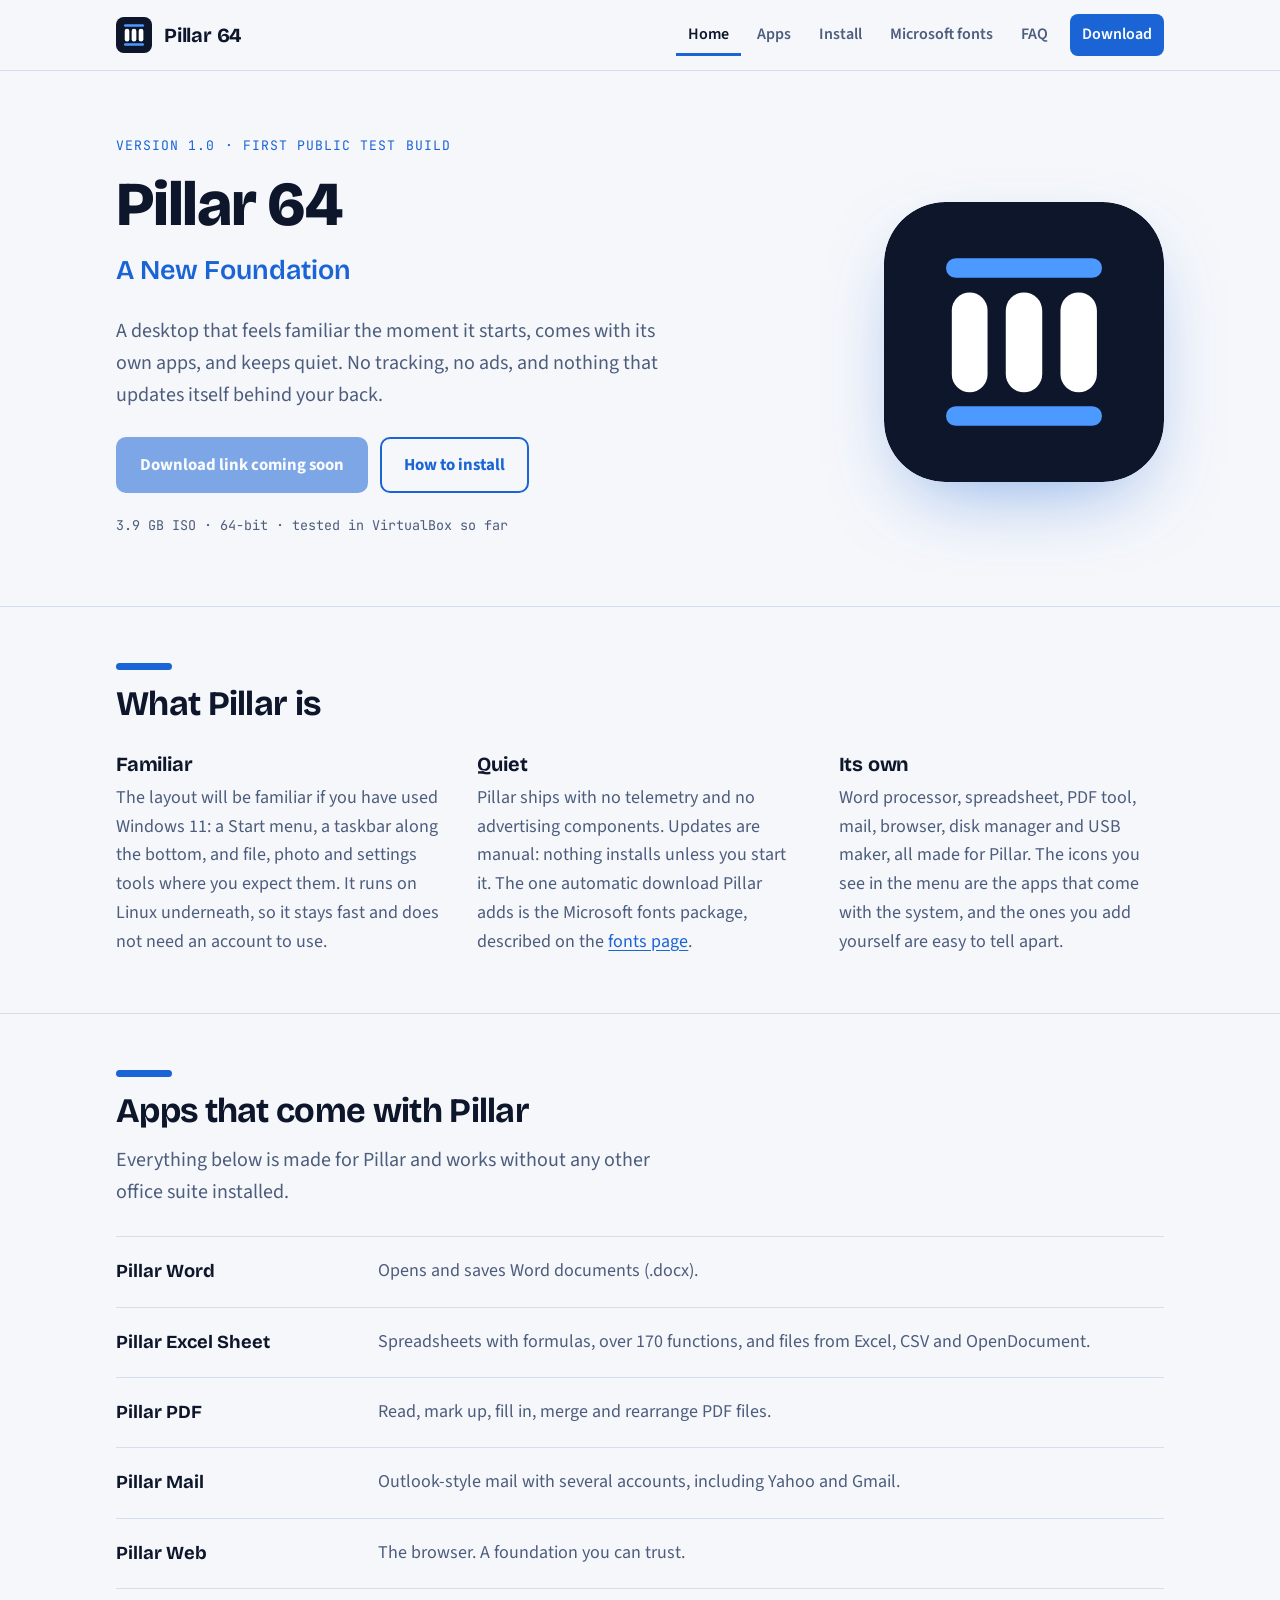
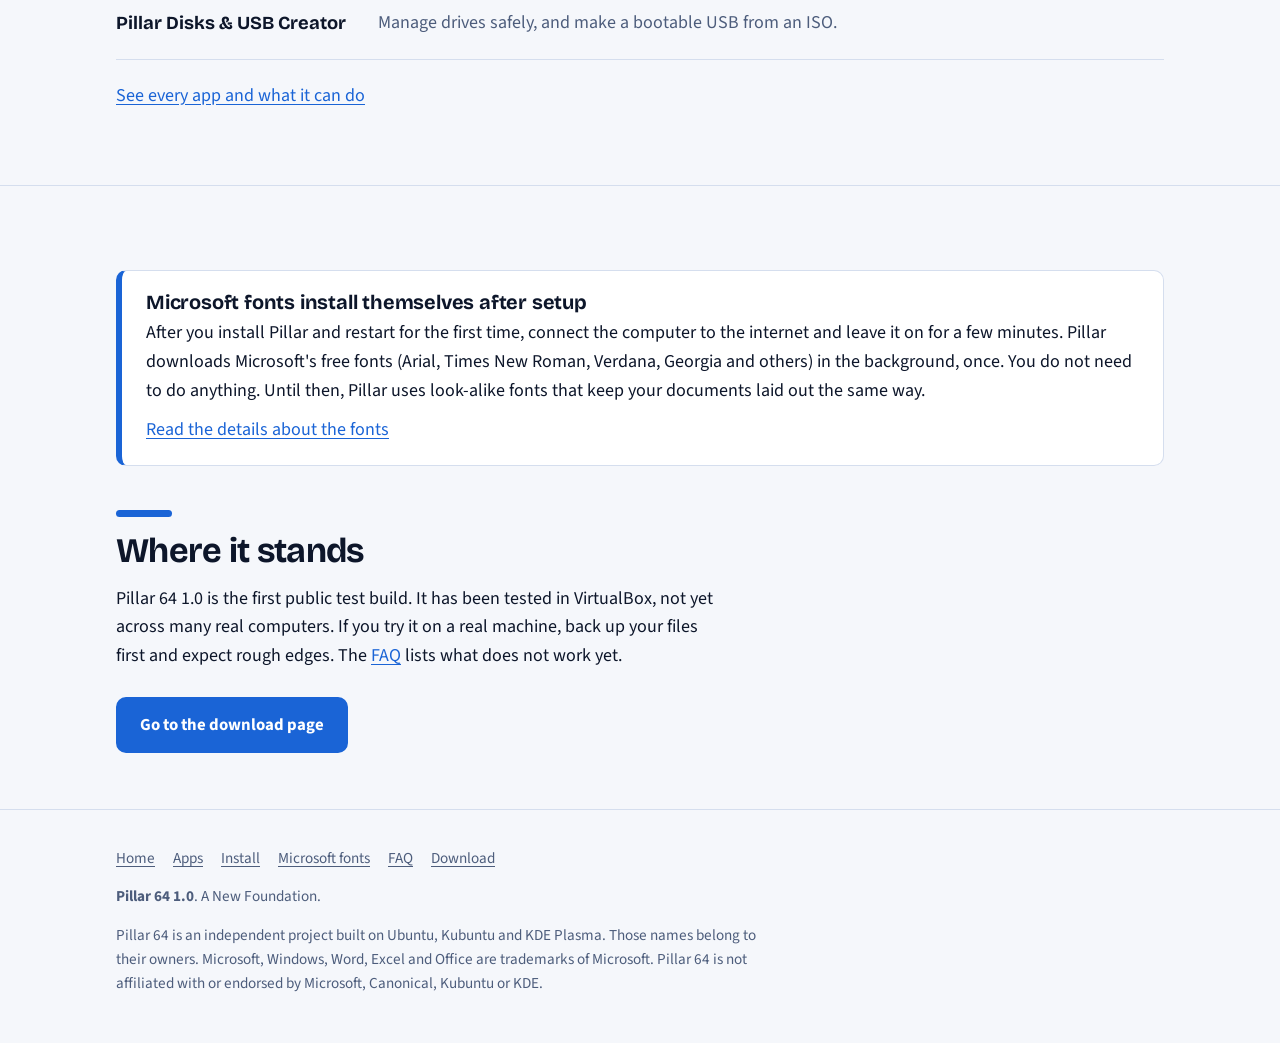
==== index.html @ bc00ce3e "Website" ====
<!doctype html><html lang="en"><head><meta charset="utf-8"><meta name="viewport" content="width=device-width,initial-scale=1"><title>Pillar 64</title><meta name="description" content="Pillar 64: a calm desktop with its own apps. A New Foundation."><link rel="icon" href="logo.svg" type="image/svg+xml"><link rel="preconnect" href="https://fonts.googleapis.com"><link rel="preconnect" href="https://fonts.gstatic.com" crossorigin><link rel="stylesheet" href="https://fonts.googleapis.com/css2?family=Bricolage+Grotesque:opsz,wght@12..96,600;12..96,700;12..96,800&family=JetBrains+Mono:wght@400;600&family=Source+Sans+3:ital,wght@0,400;0,600;0,700;1,400&display=swap"><link rel="stylesheet" href="style.css"></head><body>
<header class="site-head"><div class="wrap">
  <a class="brand" href="index.html"><img src="logo.svg" alt="" width="36" height="36"><span>Pillar 64</span></a>
  <nav class="main" aria-label="Main"><a href="index.html" aria-current="page">Home</a><a href="apps.html">Apps</a><a href="install.html">Install</a><a href="fonts.html">Microsoft fonts</a><a href="faq.html">FAQ</a><a class="cta" href="download.html">Download</a></nav>
</div></header>
<main>

<section class="hero"><div class="wrap">
  <div>
    <p class="eyebrow">Version 1.0 · first public test build</p>
    <h1>Pillar 64</h1>
    <p class="tag">A New Foundation</p>
    <p class="lede">A desktop that feels familiar the moment it starts, comes with its own apps, and keeps quiet. No tracking, no ads, and nothing that updates itself behind your back.</p>
    <div class="btns">
      <a class="btn primary" data-download data-needs-link href="download.html">Download Pillar 64</a>
      <a class="btn" href="install.html">How to install</a>
    </div>
    <p class="status">3.9 GB ISO · 64-bit · tested in VirtualBox so far</p>
  </div>
  <img class="mark" src="logo.svg" alt="The Pillar logo: three white columns between two blue bars on a dark square">
</div></section>

<section><div class="wrap">
  <h2>What Pillar is</h2>
  <div class="three">
    <div><h3>Familiar</h3><p>The layout will be familiar if you have used Windows 11: a Start menu, a taskbar along the bottom, and file, photo and settings tools where you expect them. It runs on Linux underneath, so it stays fast and does not need an account to use.</p></div>
    <div><h3>Quiet</h3><p>Pillar ships with no telemetry and no advertising components. Updates are manual: nothing installs unless you start it. The one automatic download Pillar adds is the Microsoft fonts package, described on the <a href="fonts.html">fonts page</a>.</p></div>
    <div><h3>Its own</h3><p>Word processor, spreadsheet, PDF tool, mail, browser, disk manager and USB maker, all made for Pillar. The icons you see in the menu are the apps that come with the system, and the ones you add yourself are easy to tell apart.</p></div>
  </div>
</div></section>

<section><div class="wrap">
  <h2>Apps that come with Pillar</h2>
  <p class="lede" style="margin-top:14px">Everything below is made for Pillar and works without any other office suite installed.</p>
  <dl class="rows">
    <div class="row"><dt>Pillar Word</dt><dd>Opens and saves Word documents (.docx).</dd></div>
    <div class="row"><dt>Pillar Excel Sheet</dt><dd>Spreadsheets with formulas, over 170 functions, and files from Excel, CSV and OpenDocument.</dd></div>
    <div class="row"><dt>Pillar PDF</dt><dd>Read, mark up, fill in, merge and rearrange PDF files.</dd></div>
    <div class="row"><dt>Pillar Mail</dt><dd>Outlook-style mail with several accounts, including Yahoo and Gmail.</dd></div>
    <div class="row"><dt>Pillar Web</dt><dd>The browser. A foundation you can trust.</dd></div>
    <div class="row"><dt>Pillar Disks &amp; USB Creator</dt><dd>Manage drives safely, and make a bootable USB from an ISO.</dd></div>
  </dl>
  <p style="margin-top:22px"><a href="apps.html">See every app and what it can do</a></p>
</div></section>

<section><div class="wrap">
  <div class="callout">
    <h3>Microsoft fonts install themselves after setup</h3>
    <p>After you install Pillar and restart for the first time, connect the computer to the internet and leave it on for a few minutes. Pillar downloads Microsoft's free fonts (Arial, Times New Roman, Verdana, Georgia and others) in the background, once. You do not need to do anything. Until then, Pillar uses look-alike fonts that keep your documents laid out the same way.</p>
    <p><a href="fonts.html">Read the details about the fonts</a></p>
  </div>
  <h2>Where it stands</h2>
  <p style="margin-top:14px">Pillar 64 1.0 is the first public test build. It has been tested in VirtualBox, not yet across many real computers. If you try it on a real machine, back up your files first and expect rough edges. The <a href="faq.html#limits">FAQ</a> lists what does not work yet.</p>
  <div class="btns">
    <a class="btn primary" data-download href="download.html">Go to the download page</a>
  </div>
</div></section>

</main>
<footer><div class="wrap">
  <div class="links"><a href="index.html">Home</a><a href="apps.html">Apps</a><a href="install.html">Install</a><a href="fonts.html">Microsoft fonts</a><a href="faq.html">FAQ</a><a href="download.html">Download</a><a data-repo href="#">Project on GitHub</a></div>
  <p><strong>Pillar 64 1.0</strong>. A New Foundation.</p>
  <p>Pillar 64 is an independent project built on Ubuntu, Kubuntu and KDE Plasma. Those names belong to their owners. Microsoft, Windows, Word, Excel and Office are trademarks of Microsoft. Pillar 64 is not affiliated with or endorsed by Microsoft, Canonical, Kubuntu or KDE.</p>
</div></footer>
<script src="site.js"></script>
</body></html>
---- style.css ----
/* Pillar 64 site. Layout concept: a quiet stone-and-night frieze. Rules and one blue bar (the logo's lintel) carry the structure; cards are kept for the download panel and callouts only. */
:root{
  --bg:#0b1324; --panel:#111c35; --line:#22304f; --fg:#e8edf7; --mute:#a3b0c9;
  --accent:#4c9aff; --accent-ink:#06101f; --code-bg:#08101f; --ok:#6fd3a0;
  --f-display:"Bricolage Grotesque","Segoe UI",system-ui,sans-serif;
  --f-body:"Source Sans 3","Segoe UI",system-ui,sans-serif;
  --f-mono:"JetBrains Mono",ui-monospace,Menlo,Consolas,monospace;
  color-scheme:dark;
}
@media (prefers-color-scheme:light){:root:not([data-theme="dark"]){
  --bg:#f5f7fb; --panel:#ffffff; --line:#d5deee; --fg:#0d162a; --mute:#4d5d7c;
  --accent:#1a64d6; --accent-ink:#ffffff; --code-bg:#eaeff8; --ok:#17754a; color-scheme:light}}
:root[data-theme="light"]{
  --bg:#f5f7fb; --panel:#ffffff; --line:#d5deee; --fg:#0d162a; --mute:#4d5d7c;
  --accent:#1a64d6; --accent-ink:#ffffff; --code-bg:#eaeff8; --ok:#17754a; color-scheme:light}

*{box-sizing:border-box}
html{scroll-behavior:smooth}
body{margin:0;background:var(--bg);color:var(--fg);font-family:var(--f-body);font-size:18px;line-height:1.6;-webkit-text-size-adjust:100%}
img,svg{max-width:100%}
a{color:var(--accent);text-underline-offset:3px}
a:hover{text-decoration-thickness:2px}
:focus-visible{outline:3px solid var(--accent);outline-offset:3px;border-radius:4px}
.wrap{max-width:1080px;margin:0 auto;padding-left:max(16px,env(safe-area-inset-left,0px));padding-right:max(16px,env(safe-area-inset-right,0px))}

/* header */
.site-head{border-bottom:1px solid var(--line)}
.site-head .wrap{display:flex;align-items:center;gap:20px;flex-wrap:wrap;padding-block:14px}
.brand{display:flex;align-items:center;gap:12px;color:var(--fg);text-decoration:none;font-family:var(--f-display);font-weight:700;font-size:1.25rem;letter-spacing:-.01em}
.brand img{width:36px;height:36px;display:block}
nav.main{display:flex;gap:4px;flex-wrap:wrap;margin-left:auto;align-items:center}
nav.main a{color:var(--mute);text-decoration:none;padding:8px 12px;border-radius:8px;font-size:1rem;font-weight:600}
nav.main a:hover{color:var(--fg)}
nav.main a[aria-current="page"]{color:var(--fg);box-shadow:inset 0 -3px 0 var(--accent);border-radius:0}
nav.main a.cta{background:var(--accent);color:var(--accent-ink);margin-left:6px;border-radius:8px}
nav.main a.cta:hover{filter:brightness(1.08)}

/* type */
h1,h2,h3{font-family:var(--f-display);line-height:1.12;letter-spacing:-.02em;text-wrap:balance;margin:0}
h1{font-size:clamp(2.3rem,5.6vw,3.9rem);font-weight:800}
h2{font-size:clamp(1.6rem,3.2vw,2.15rem);font-weight:700;padding-top:22px;position:relative}
h2::before{content:"";position:absolute;top:0;left:0;width:56px;height:7px;border-radius:4px;background:var(--accent)}
h3{font-size:1.25rem;font-weight:700;letter-spacing:-.01em}
p{margin:0 0 1em;max-width:68ch}
.lede{font-size:1.25rem;color:var(--mute);max-width:56ch}
.eyebrow{font-family:var(--f-mono);font-size:.82rem;letter-spacing:.08em;text-transform:uppercase;color:var(--accent);margin:0 0 14px}
.mute{color:var(--mute)}
code,.mono{font-family:var(--f-mono);font-size:.88em}
p code,li code,td code,dd code{background:var(--code-bg);padding:.1em .4em;border-radius:5px}

section{padding-block:56px}
section+section{border-top:1px solid var(--line)}
.stack>*+*{margin-top:18px}
.stack-lg>*+*{margin-top:28px}

/* hero */
.hero{padding-block:64px 56px}
.hero .wrap{display:grid;grid-template-columns:minmax(0,1fr) auto;gap:48px;align-items:center}
.hero .mark{width:min(280px,34vw);height:auto;display:block;border-radius:22%;box-shadow:0 30px 80px -30px color-mix(in srgb,var(--accent) 55%,transparent)}
.hero .tag{font-family:var(--f-display);font-size:clamp(1.3rem,2.4vw,1.7rem);color:var(--accent);font-weight:600;margin:10px 0 22px}
.btns{display:flex;gap:12px;flex-wrap:wrap;margin-top:26px}
.btn{display:inline-block;font:700 1.05rem var(--f-body);padding:14px 22px;border-radius:10px;text-decoration:none;border:2px solid var(--accent);color:var(--accent);background:transparent;cursor:pointer}
.btn:hover{background:color-mix(in srgb,var(--accent) 14%,transparent)}
.btn.primary{background:var(--accent);color:var(--accent-ink)}
.btn.primary:hover{filter:brightness(1.08);background:var(--accent)}
.btn[aria-disabled="true"]{opacity:.55;cursor:not-allowed}
.status{margin-top:22px;font-family:var(--f-mono);font-size:.84rem;color:var(--mute)}

/* grids and lists */
.three{display:grid;grid-template-columns:repeat(3,minmax(0,1fr));gap:36px;margin-top:30px}
.three h3{margin-bottom:8px}
.three p{color:var(--mute);margin:0}
.rows{margin:28px 0 0;padding:0;border-top:1px solid var(--line)}
.row{display:grid;grid-template-columns:minmax(0,230px) minmax(0,1fr);gap:8px 32px;padding:20px 0;border-bottom:1px solid var(--line)}
.row dt{font-family:var(--f-display);font-weight:700;font-size:1.15rem}
.row dd{margin:0;color:var(--mute)}
.row dd strong{color:var(--fg)}
.row dd p{margin:0 0 .5em}
.tag-small{display:inline-block;font-family:var(--f-mono);font-size:.72rem;letter-spacing:.04em;text-transform:uppercase;color:var(--accent);margin-left:8px;vertical-align:middle}

/* callout and panel */
.callout{border:1px solid var(--line);border-left:6px solid var(--accent);background:var(--panel);border-radius:10px;padding:20px 24px;margin-block:28px}
.callout h3{margin-bottom:6px}
.callout p{margin:0 0 .6em;max-width:none}
.callout p:last-child{margin:0}
.panel{background:var(--panel);border:1px solid var(--line);border-radius:14px;padding:28px}
.facts{display:grid;grid-template-columns:repeat(auto-fit,minmax(170px,1fr));gap:20px 28px;margin:0 0 26px}
.facts div{min-width:0}
.facts dt{font-family:var(--f-mono);font-size:.74rem;letter-spacing:.07em;text-transform:uppercase;color:var(--mute)}
.facts dd{margin:2px 0 0;font-weight:700;font-size:1.1rem;overflow-wrap:anywhere}

/* code */
.cmd{display:flex;align-items:stretch;background:var(--code-bg);border:1px solid var(--line);border-radius:10px;overflow:hidden;margin-block:12px}
.cmd code{flex:1;min-width:0;padding:13px 16px;font-size:.92rem;overflow-x:auto;white-space:pre;-webkit-overflow-scrolling:touch}
.copy{flex:none;background:transparent;color:var(--accent);border:0;border-left:1px solid var(--line);padding:0 16px;font:700 .9rem var(--f-body);cursor:pointer}
.copy:hover{background:color-mix(in srgb,var(--accent) 14%,transparent)}
.copy.done{color:var(--ok)}
.cmd-label{font-weight:700;margin:22px 0 0}

/* steps */
ol.steps{list-style:none;counter-reset:s;margin:26px 0 0;padding:0}
ol.steps>li{counter-increment:s;position:relative;padding:0 0 30px 64px}
ol.steps>li::before{content:counter(s);position:absolute;left:0;top:-2px;width:44px;height:44px;border-radius:12px;background:var(--panel);border:1px solid var(--line);display:grid;place-items:center;font:700 1.2rem var(--f-display);color:var(--accent)}
ol.steps>li::after{content:"";position:absolute;left:21px;top:48px;bottom:6px;width:2px;background:var(--line)}
ol.steps>li:last-child::after{display:none}
ol.steps h3{margin-bottom:6px}
ol.steps p{margin:0 0 .6em}

/* tables */
.tablewrap{overflow-x:auto;margin-top:22px;border:1px solid var(--line);border-radius:10px}
table{border-collapse:collapse;width:100%;min-width:480px}
th,td{text-align:left;padding:12px 16px;border-bottom:1px solid var(--line);vertical-align:top}
th{font-family:var(--f-mono);font-size:.74rem;letter-spacing:.07em;text-transform:uppercase;color:var(--mute);background:var(--panel)}
tr:last-child td{border-bottom:0}

/* faq */
details{border-bottom:1px solid var(--line);padding:4px 0}
details:first-of-type{border-top:1px solid var(--line)}
summary{cursor:pointer;font-family:var(--f-display);font-weight:700;font-size:1.15rem;padding:16px 28px 16px 0;list-style:none;position:relative}
summary::-webkit-details-marker{display:none}
summary::after{content:"+";position:absolute;right:4px;top:12px;font-size:1.5rem;color:var(--accent)}
details[open] summary::after{content:"\2212"}
details>div{padding:0 0 18px;color:var(--mute)}
details>div p:last-child{margin:0}
details>div strong{color:var(--fg)}

ul.plain{margin:0;padding-left:1.2em}
ul.plain li{margin-bottom:.5em;max-width:68ch}
.timeline{margin:26px 0 0;padding:0;list-style:none;border-left:2px solid var(--line)}
.timeline li{position:relative;padding:0 0 24px 28px}
.timeline li::before{content:"";position:absolute;left:-7px;top:9px;width:12px;height:12px;border-radius:50%;background:var(--accent)}
.timeline strong{display:block;font-family:var(--f-display);font-size:1.1rem}
.timeline span{color:var(--mute)}

footer{border-top:1px solid var(--line);padding-block:36px 48px;color:var(--mute);font-size:.95rem}
footer .wrap{display:grid;gap:14px}
footer p{max-width:80ch;margin:0}
footer .links{display:flex;gap:18px;flex-wrap:wrap}
footer .links a{color:var(--mute)}

@media (max-width:820px){
  body{font-size:17px}
  .hero .wrap{grid-template-columns:1fr}
  .hero .mark{width:132px;order:-1}
  .three{grid-template-columns:1fr;gap:26px}
  .row{grid-template-columns:1fr;gap:4px}
  section{padding-block:42px}
  nav.main{margin-left:0;width:100%}
  .panel{padding:20px}
}
@media (prefers-reduced-motion:reduce){html{scroll-behavior:auto}}

.callout+h2,.callout+div>h2{margin-top:44px}
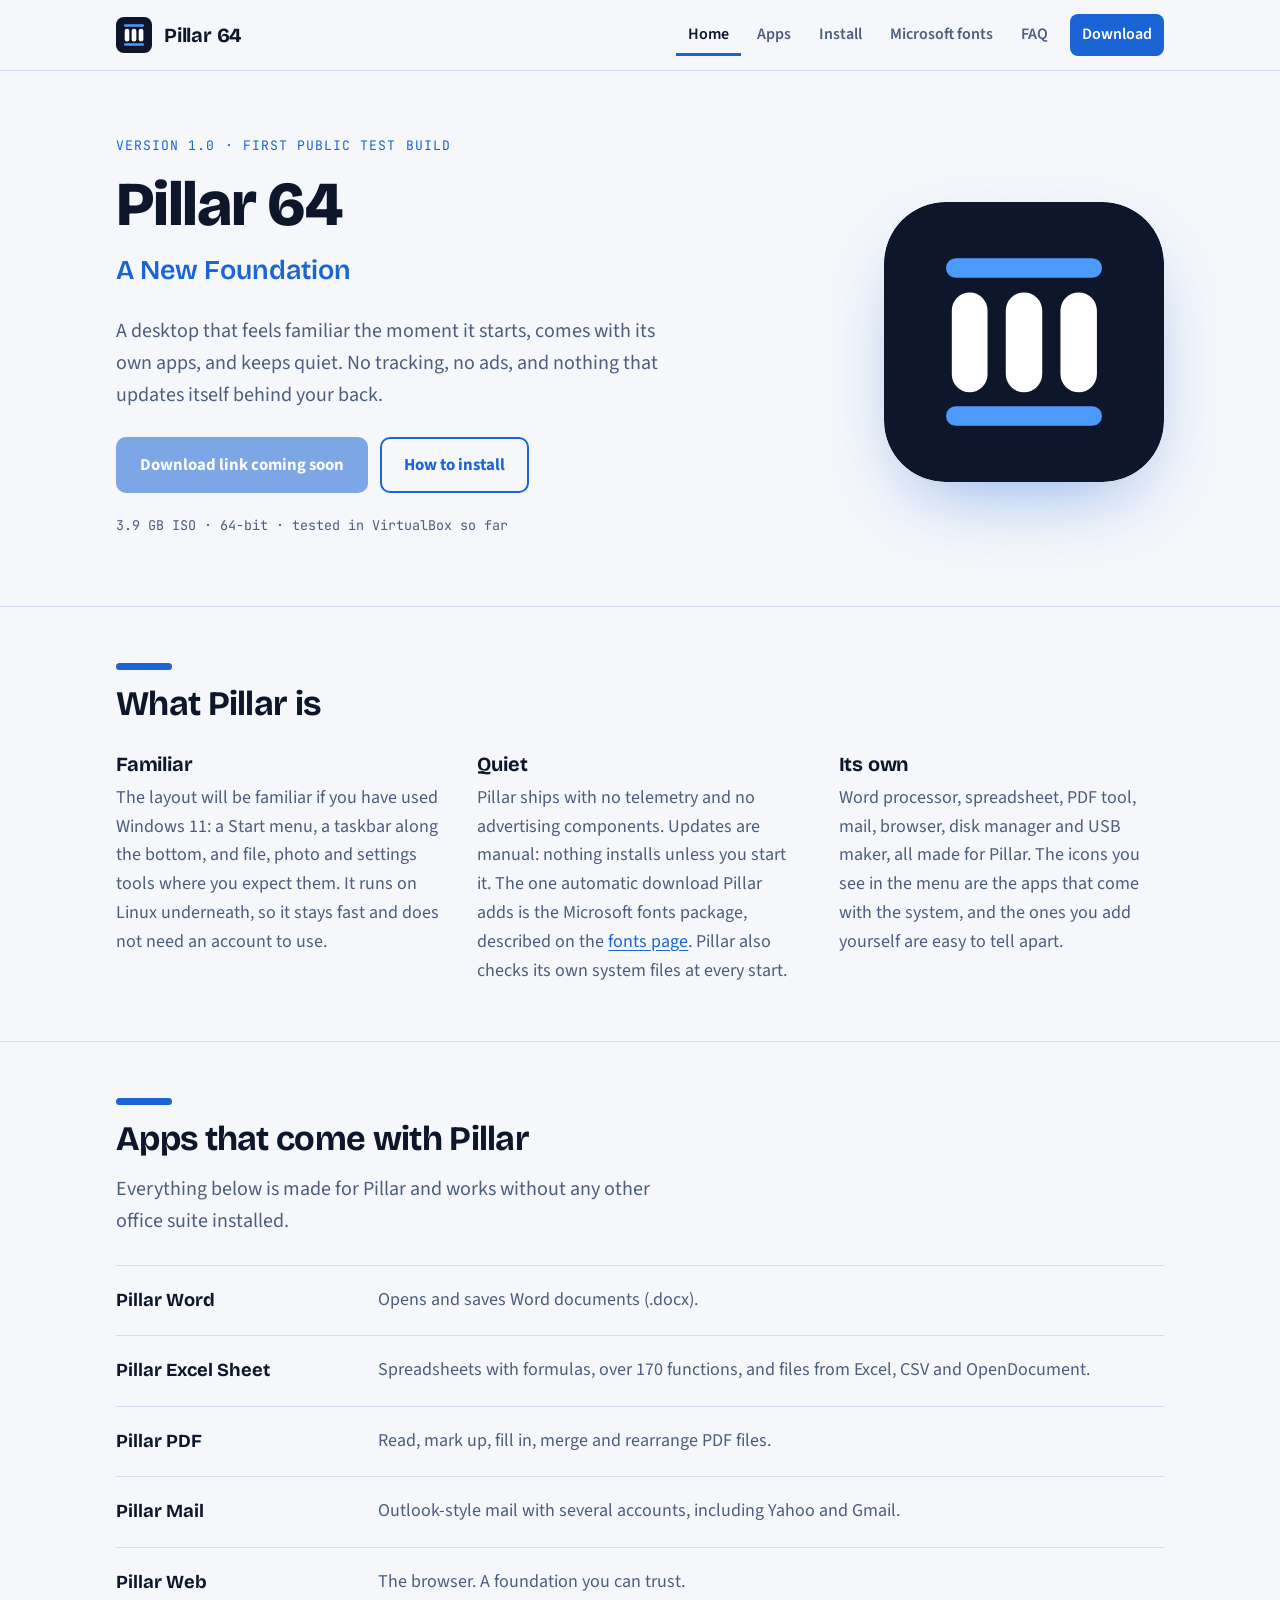
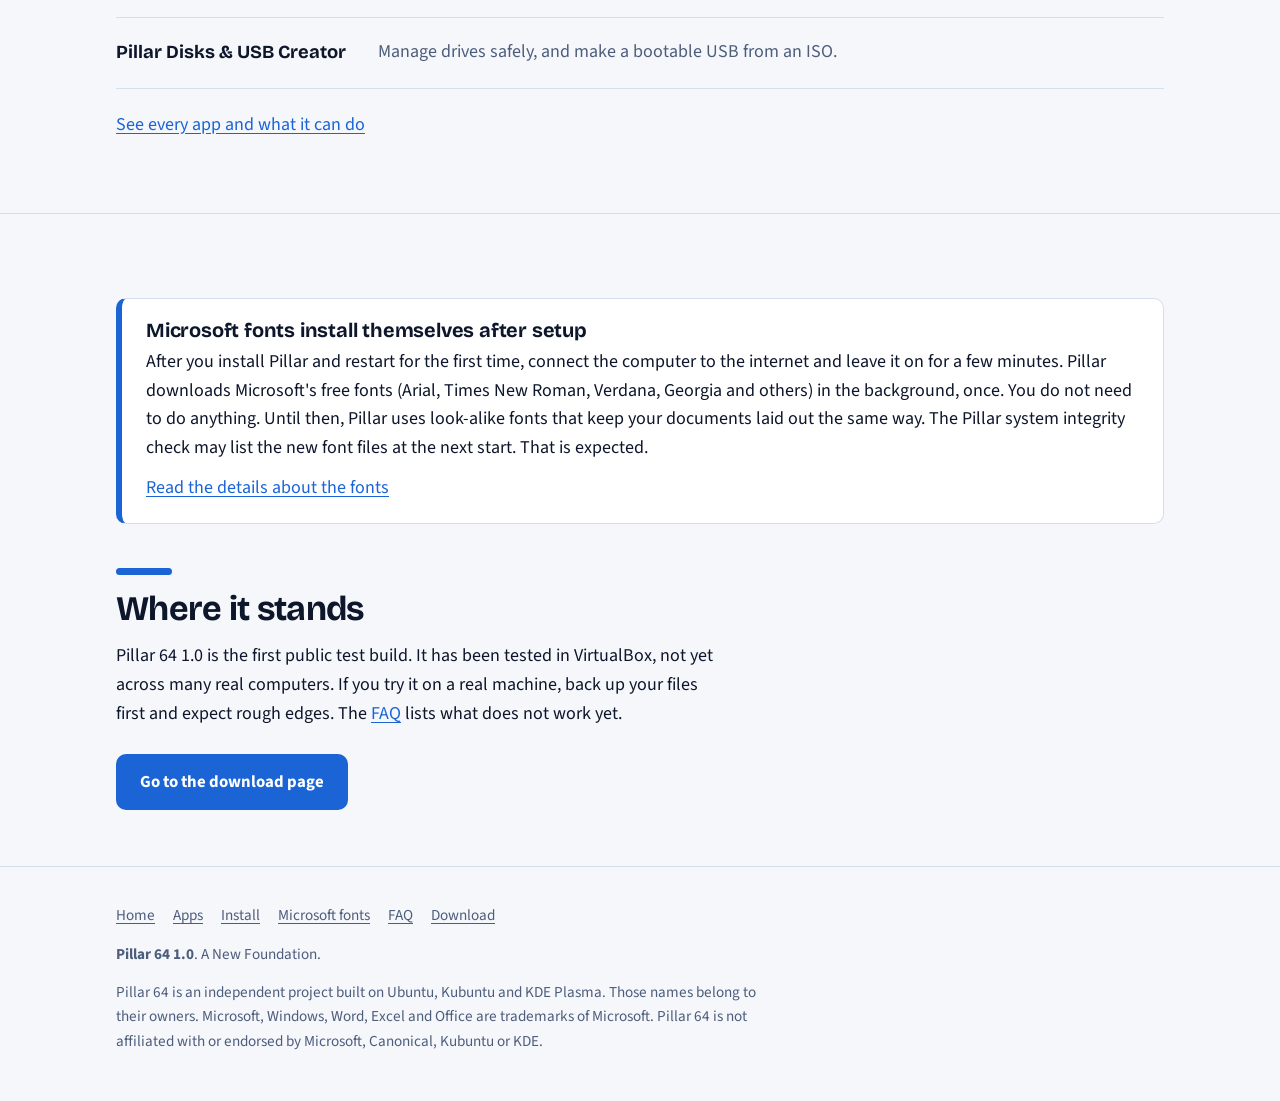
==== commit 9dd57f5e: "Add files via upload" ====
--- a/index.html
+++ b/index.html
@@ -24,7 +24,7 @@
   <h2>What Pillar is</h2>
   <div class="three">
     <div><h3>Familiar</h3><p>The layout will be familiar if you have used Windows 11: a Start menu, a taskbar along the bottom, and file, photo and settings tools where you expect them. It runs on Linux underneath, so it stays fast and does not need an account to use.</p></div>
-    <div><h3>Quiet</h3><p>Pillar ships with no telemetry and no advertising components. Updates are manual: nothing installs unless you start it. The one automatic download Pillar adds is the Microsoft fonts package, described on the <a href="fonts.html">fonts page</a>.</p></div>
+    <div><h3>Quiet</h3><p>Pillar ships with no telemetry and no advertising components. Updates are manual: nothing installs unless you start it. The one automatic download Pillar adds is the Microsoft fonts package, described on the <a href="fonts.html">fonts page</a>. Pillar also checks its own system files at every start.</p></div>
     <div><h3>Its own</h3><p>Word processor, spreadsheet, PDF tool, mail, browser, disk manager and USB maker, all made for Pillar. The icons you see in the menu are the apps that come with the system, and the ones you add yourself are easy to tell apart.</p></div>
   </div>
 </div></section>
@@ -46,7 +46,7 @@
 <section><div class="wrap">
   <div class="callout">
     <h3>Microsoft fonts install themselves after setup</h3>
-    <p>After you install Pillar and restart for the first time, connect the computer to the internet and leave it on for a few minutes. Pillar downloads Microsoft's free fonts (Arial, Times New Roman, Verdana, Georgia and others) in the background, once. You do not need to do anything. Until then, Pillar uses look-alike fonts that keep your documents laid out the same way.</p>
+    <p>After you install Pillar and restart for the first time, connect the computer to the internet and leave it on for a few minutes. Pillar downloads Microsoft's free fonts (Arial, Times New Roman, Verdana, Georgia and others) in the background, once. You do not need to do anything. Until then, Pillar uses look-alike fonts that keep your documents laid out the same way. The Pillar system integrity check may list the new font files at the next start. That is expected.</p>
     <p><a href="fonts.html">Read the details about the fonts</a></p>
   </div>
   <h2>Where it stands</h2>
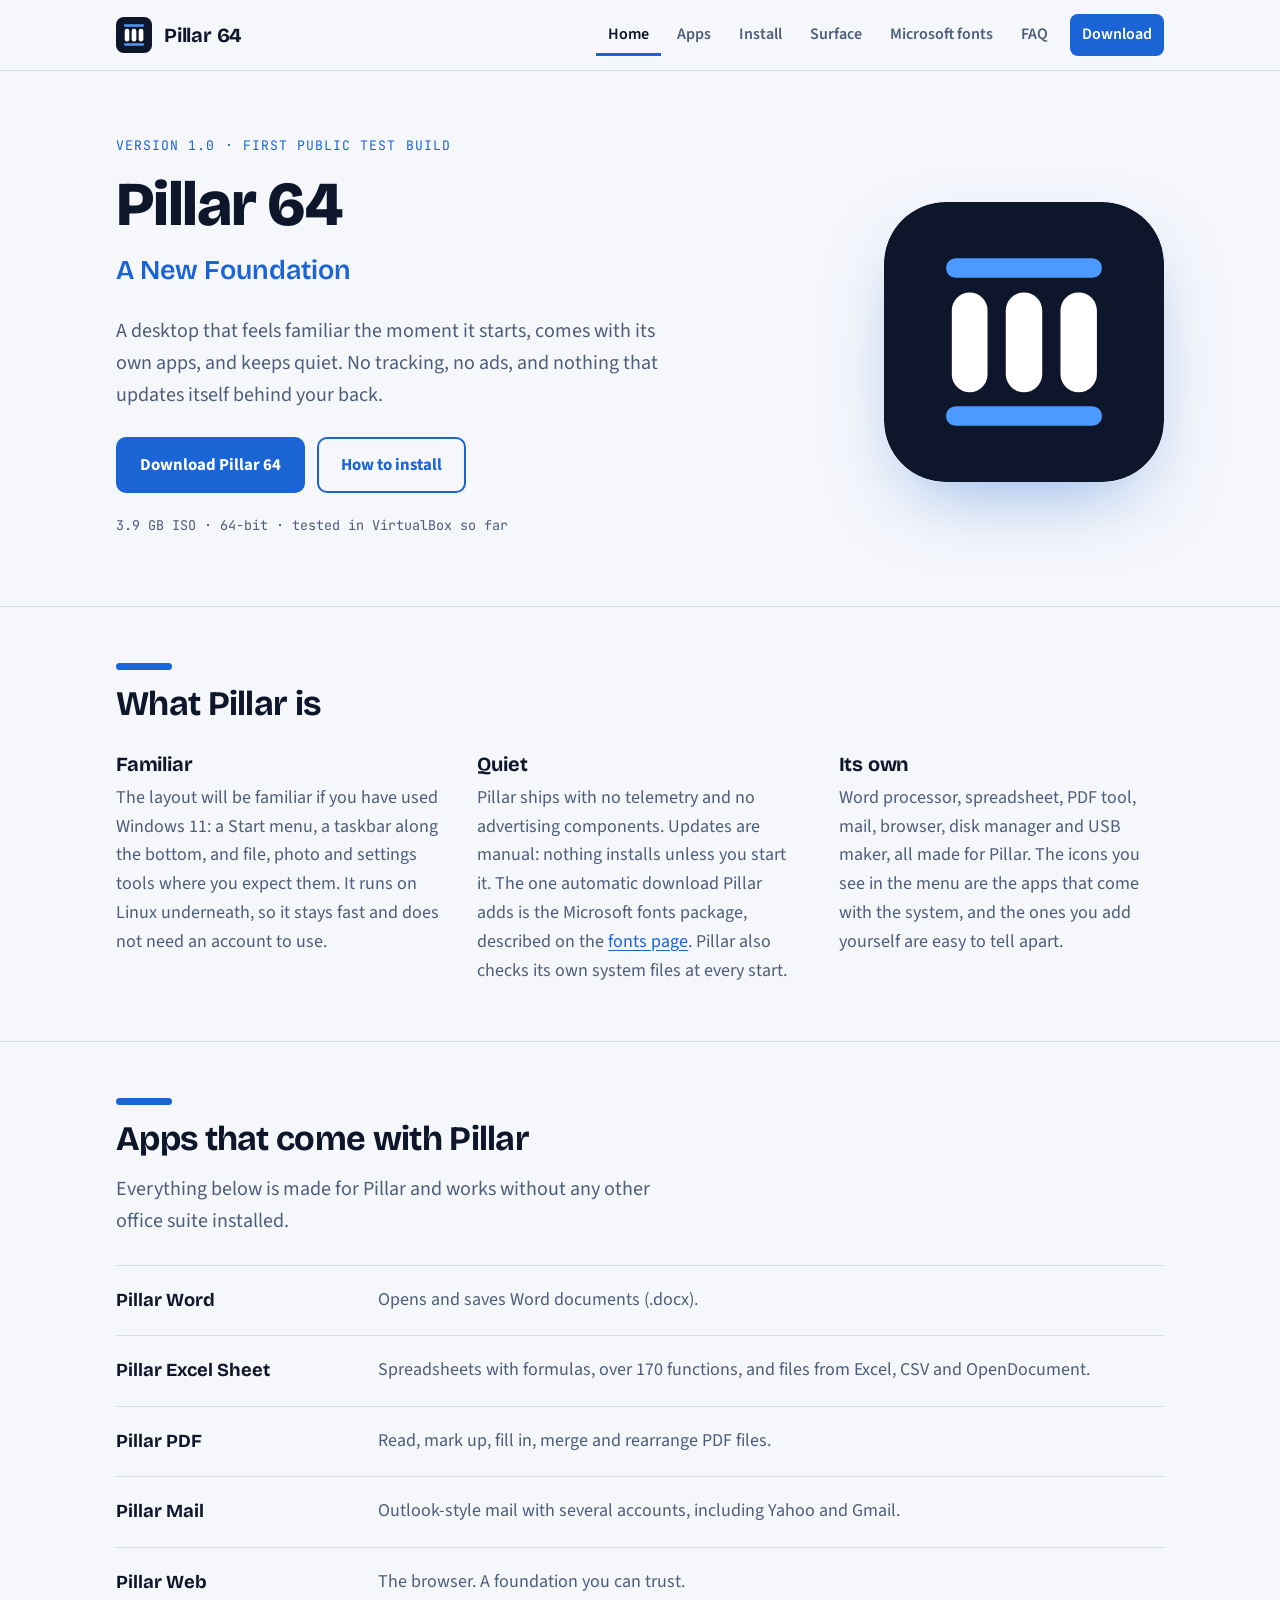
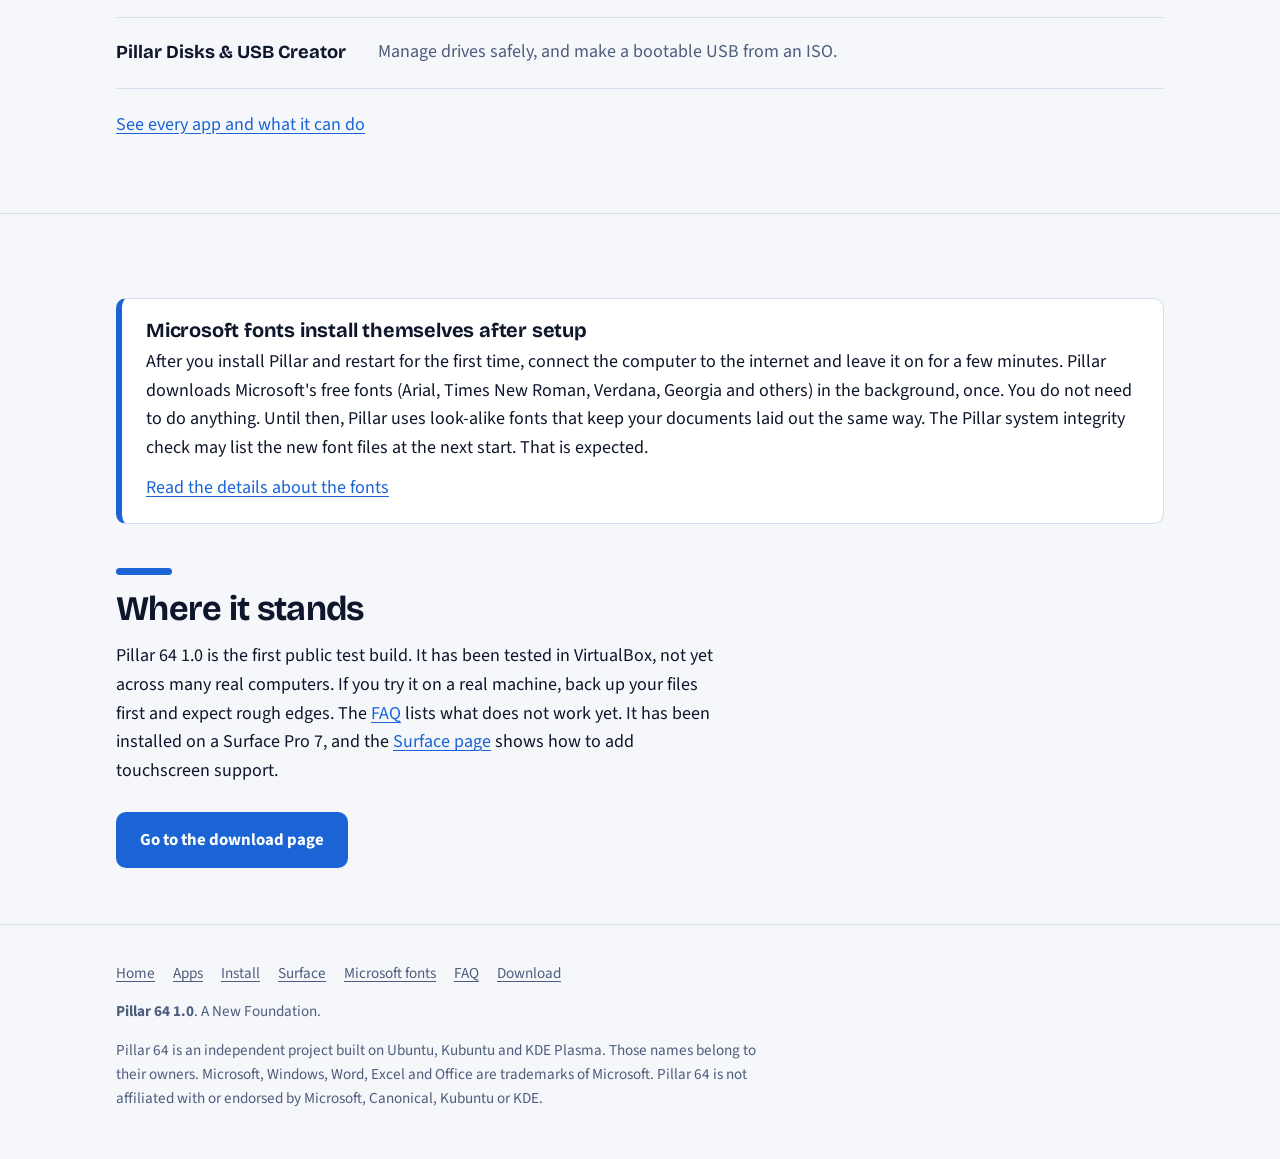
==== commit b9e5f2ea: "Add files via upload Uploaded as tested on first system surface pro" ====
--- a/index.html
+++ b/index.html
@@ -1,7 +1,7 @@
 <!doctype html><html lang="en"><head><meta charset="utf-8"><meta name="viewport" content="width=device-width,initial-scale=1"><title>Pillar 64</title><meta name="description" content="Pillar 64: a calm desktop with its own apps. A New Foundation."><link rel="icon" href="logo.svg" type="image/svg+xml"><link rel="preconnect" href="https://fonts.googleapis.com"><link rel="preconnect" href="https://fonts.gstatic.com" crossorigin><link rel="stylesheet" href="https://fonts.googleapis.com/css2?family=Bricolage+Grotesque:opsz,wght@12..96,600;12..96,700;12..96,800&family=JetBrains+Mono:wght@400;600&family=Source+Sans+3:ital,wght@0,400;0,600;0,700;1,400&display=swap"><link rel="stylesheet" href="style.css"></head><body>
 <header class="site-head"><div class="wrap">
   <a class="brand" href="index.html"><img src="logo.svg" alt="" width="36" height="36"><span>Pillar 64</span></a>
-  <nav class="main" aria-label="Main"><a href="index.html" aria-current="page">Home</a><a href="apps.html">Apps</a><a href="install.html">Install</a><a href="fonts.html">Microsoft fonts</a><a href="faq.html">FAQ</a><a class="cta" href="download.html">Download</a></nav>
+  <nav class="main" aria-label="Main"><a href="index.html" aria-current="page">Home</a><a href="apps.html">Apps</a><a href="install.html">Install</a><a href="surface.html">Surface</a><a href="fonts.html">Microsoft fonts</a><a href="faq.html">FAQ</a><a class="cta" href="download.html">Download</a></nav>
 </div></header>
 <main>
 
@@ -50,7 +50,7 @@
     <p><a href="fonts.html">Read the details about the fonts</a></p>
   </div>
   <h2>Where it stands</h2>
-  <p style="margin-top:14px">Pillar 64 1.0 is the first public test build. It has been tested in VirtualBox, not yet across many real computers. If you try it on a real machine, back up your files first and expect rough edges. The <a href="faq.html#limits">FAQ</a> lists what does not work yet.</p>
+  <p style="margin-top:14px">Pillar 64 1.0 is the first public test build. It has been tested in VirtualBox, not yet across many real computers. If you try it on a real machine, back up your files first and expect rough edges. The <a href="faq.html#limits">FAQ</a> lists what does not work yet. It has been installed on a Surface Pro 7, and the <a href="surface.html">Surface page</a> shows how to add touchscreen support.</p>
   <div class="btns">
     <a class="btn primary" data-download href="download.html">Go to the download page</a>
   </div>
@@ -58,7 +58,7 @@
 
 </main>
 <footer><div class="wrap">
-  <div class="links"><a href="index.html">Home</a><a href="apps.html">Apps</a><a href="install.html">Install</a><a href="fonts.html">Microsoft fonts</a><a href="faq.html">FAQ</a><a href="download.html">Download</a><a data-repo href="#">Project on GitHub</a></div>
+  <div class="links"><a href="index.html">Home</a><a href="apps.html">Apps</a><a href="install.html">Install</a><a href="surface.html">Surface</a><a href="fonts.html">Microsoft fonts</a><a href="faq.html">FAQ</a><a href="download.html">Download</a><a data-repo href="#">Project on GitHub</a></div>
   <p><strong>Pillar 64 1.0</strong>. A New Foundation.</p>
   <p>Pillar 64 is an independent project built on Ubuntu, Kubuntu and KDE Plasma. Those names belong to their owners. Microsoft, Windows, Word, Excel and Office are trademarks of Microsoft. Pillar 64 is not affiliated with or endorsed by Microsoft, Canonical, Kubuntu or KDE.</p>
 </div></footer>
